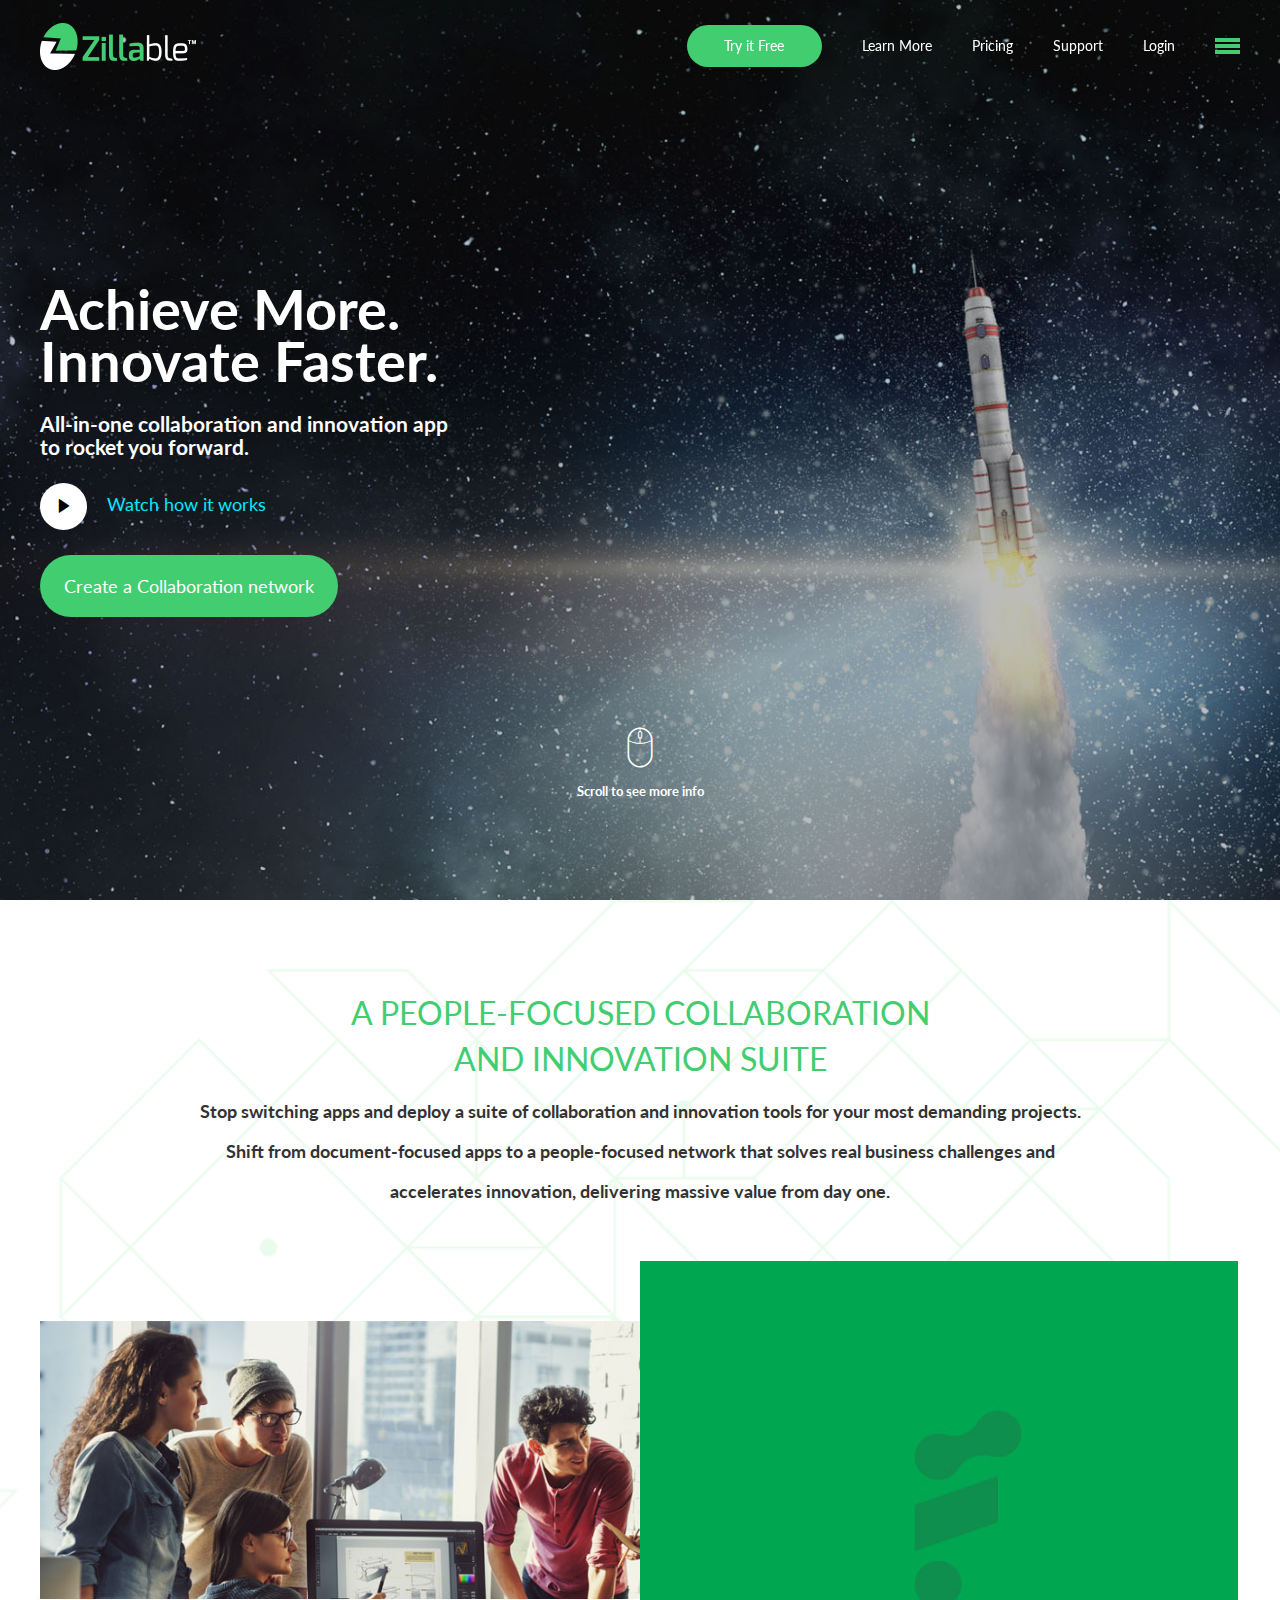
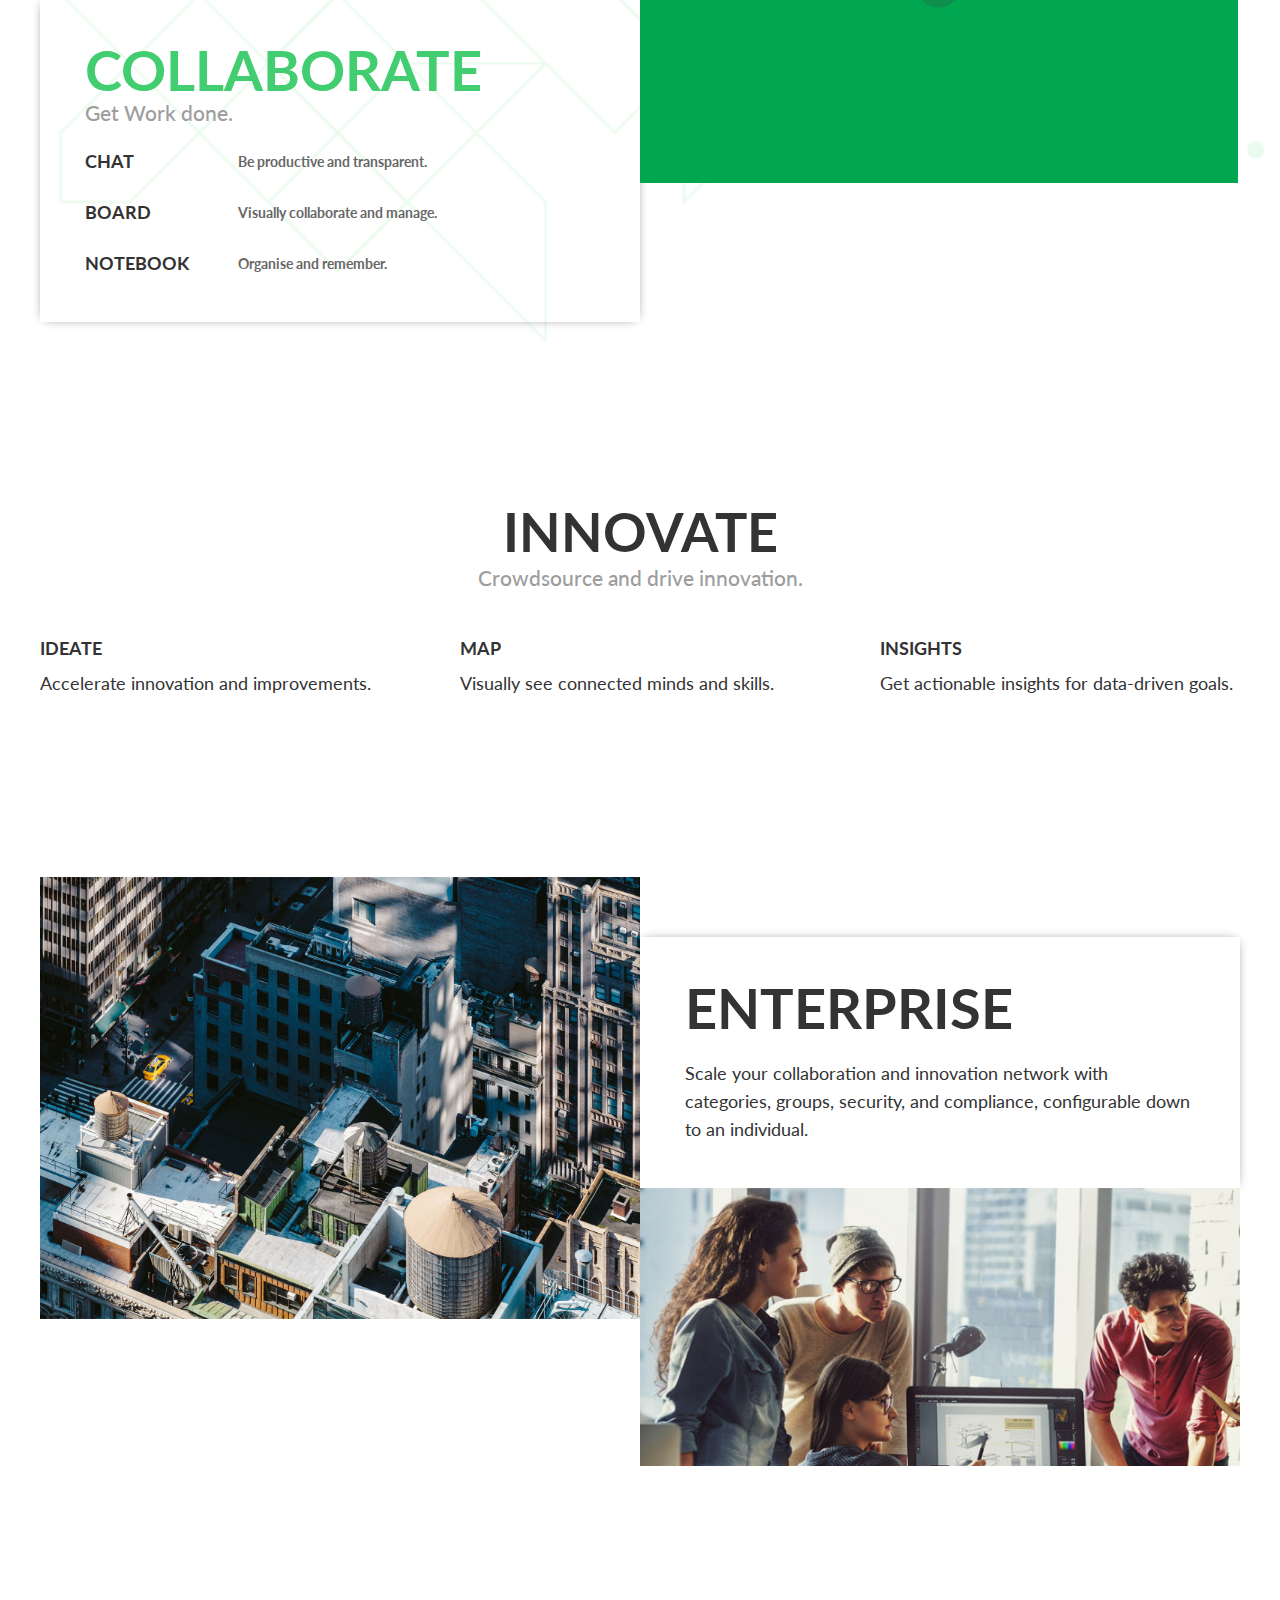
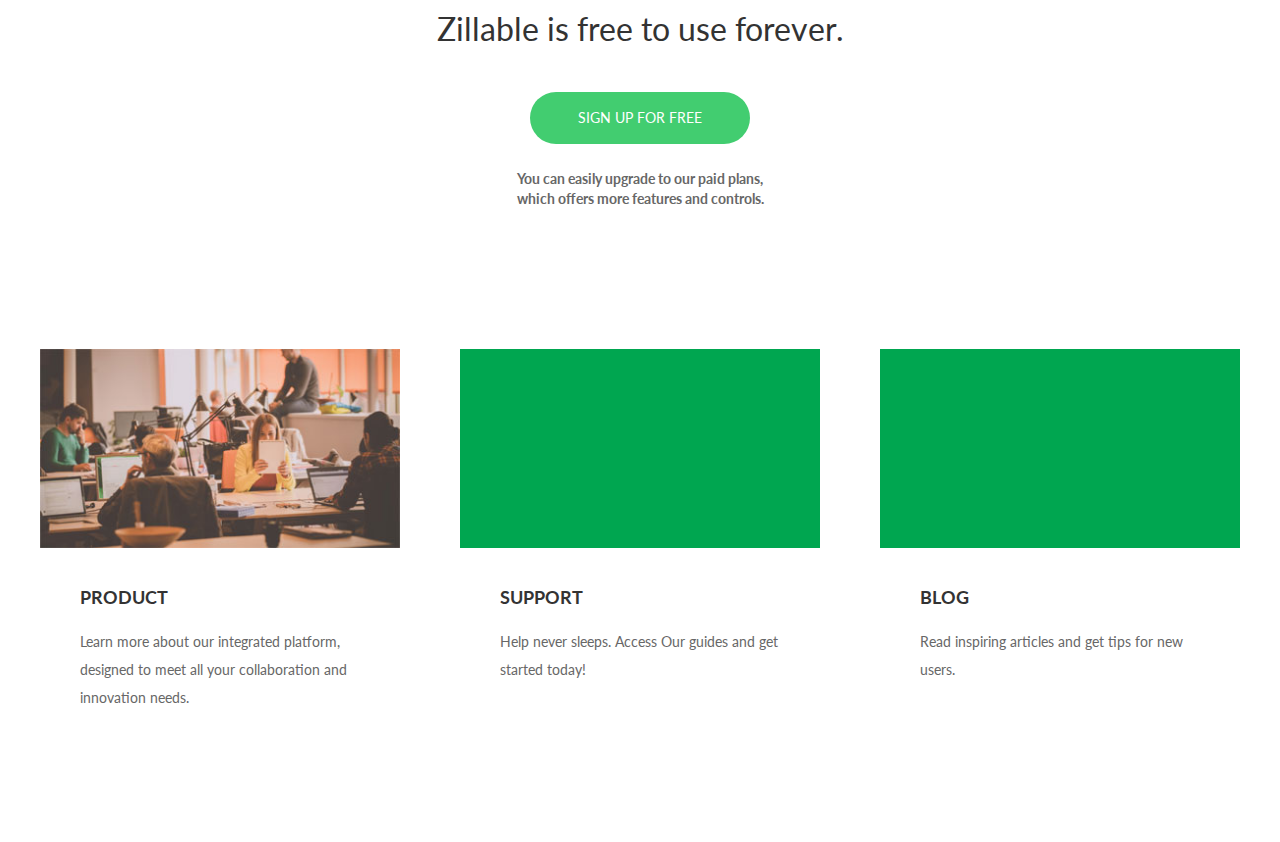
==== index.html @ 226a8e1d "Live Update" ====
<!DOCTYPE html>
<html lang="en">
  <head>
    <meta charset="utf-8">
    <meta http-equiv="X-UA-Compatible" content="IE=edge">
    <meta name="viewport" content="width=device-width, initial-scale=1, user-scalable=no">
    <!-- The above 3 meta tags *must* come first in the head; any other head content must come *after* these tags -->
    <title>Zillable :: Home Template</title>

    <link href="https://fonts.googleapis.com/css?family=Lato:300,300i,400,400i,700,700i,900,900i" rel="stylesheet">

    <!-- Main stylesheet -->
    <link href="assets/css/main.css" rel="stylesheet">

    <!-- HTML5 shim and Respond.js for IE8 support of HTML5 elements and media queries -->
    <!-- WARNING: Respond.js doesn't work if you view the page via file:// -->
    <!--[if lt IE 9]>
      <script src="https://oss.maxcdn.com/html5shiv/3.7.3/html5shiv.min.js"></script>
      <script src="https://oss.maxcdn.com/respond/1.4.2/respond.min.js"></script>
    <![endif]-->
  </head>
  <body class="template template--index">

    <!-- Zillable Structure -->

    <div class="site-wrapper">

    <header id="masthead" class="header header--primary header--is-sticky" role="banner">
      <div class="header__row">
        <div class="icontainer icontainer--main">

          <div class="row clearfix flex flex--vcenter">
            <div class="col-sm-2 col-xs-2 flex__col">
              <h1 class="logo logo--primary">
                <a href=""><img alt="" class="img img--responsive" src="images/logo.png" /></a>
              </h1>
            </div>
            <div class="col-sm-10 col-xs-10 flex__col text-right">
              <nav class="navbar navbar--primary" role="navigation">
                <div class="navbar__header visible-xs">
                </div>
                <div class="menu-wrapper">
                  <ul class="menu menu--primary flex flex--vcenter flex--hend" role="menu">
                    <li class="menu__item menu__item-btn"><a href="" class="btn btn--md btn--green">Try it Free</a></li>
                    <li class="menu__item"><a href="" class="menu__link">Learn More</a></li>
                    <li class="menu__item"><a href="" class="menu__link">Pricing</a></li>
                    <li class="menu__item"><a href="" class="menu__link">Support</a></li>
                    <li class="menu__item"><a href="" class="menu__link">Login</a></li>
                    <li class="menu__item has-submenu">
                      <a href="" class="menu__link">
                        <span class="menu__bar"></span>
                        <span class="menu__bar"></span>
                        <span class="menu__bar"></span>
                      </a>
                      <div class="menu__dropdown">
                        <ul class="submenu">
                          <li><a href="">Login </a></li>
                          <li><a href="">Create a New Network </a></li>
                          <li><a href="">Join Public Network </a></li>
                          <li><a href="">Find my Network</a></li>
                          <li><a href="">Invite a Friend</a></li>
                        </ul>
                        <ul class="submenu">
                          <li><a href="">Product </a></li>
                          <li><a href="">Pricing </a></li>
                          <li><a href="">Support </a></li>
                          <li><a href="">Blog</a></li>
                        </ul>
                        <ul class="submenu">
                          <li><a href="">For Business</a></li>
                          <li><a href="">For Nonprofit </a></li>
                          <li><a href="">For Education</a></li>
                        </ul>
                      </div>
                    </li>
                  </ul>
                </div>
              </nav>
            </div>
          </div>

        </div>
      </div>
    </header>

    <main id="main" class="main" role="main">

      <section class="banner banner--flex banner--hero banner--vh" data-bkg="true" style="background-image: url(images/banner-01.jpg);">
        <div class="banner__row">
          <div class="icontainer icontainer--main">

            <div class="banner__caption">
              <span class="banner__title title--lg"><strong>Achieve More. Innovate Faster.</strong></span>
              <h5><strong>All-in-one collaboration and innovation app to rocket you forward.</strong></h5>
              <a href="" class="video-play js-lightbox gap-btm25"><i class="icon icon-play icon--md icon--white"></i><span>Watch how it works</span></a>
              <a href="" class="btn btn--lg btn--green gap-top25">Create a Collaboration network</a>
            </div>

          </div>
          <div class="scroll-to-section comp--abs">
            <a href="" class="js-scroller"><i class="icon icon-mouse animated infinite slideOutUp"></i></a>
            <span>Scroll to see more info</span>
          </div>
        </div>
      </section>

      <section class="block block--collaborate block-gap--lg" data-bkg="true" style="background-image: url(images/pattern-01.png);">
        <div class="banner__row">
          <div class="icontainer icontainer--main">

            <header class="block__header text-center text-container-900">
              <span class="block__title color--green title--md title--uc">A People-Focused Collaboration <br/> and Innovation Suite</span>
              <p><strong>Stop switching apps and deploy a suite of collaboration and innovation tools for your most demanding projects. Shift from document-focused apps to a people-focused network that solves real business challenges and accelerates innovation, delivering massive value from day one.</strong></p>
            </header>

            <div class="block__body gap-top50">

              <div class="clearfix no-gutter flex flex--stretch">
                <div class="col-sm-6 col-xs-12 flex__col js-moving-col" data-order="1">
                  <figure class="block__picture block__picture--responsive">
                    <img alt="" src="images/featured-img01.jpg" />
                  </figure>
                  <div class="block__content">
                    <span class="title--lg color--green title--uc"><strong>Collaborate</strong></span>
                    <h5 class="color--gray9d">Get Work done.</h5>
                    <ul class="feature-list gap-top20">
                      <li>
                        <span class="feature-list__title">Chat</span>
                        <span class="feature-list__value">Be productive and transparent.</span>
                      </li>
                      <li>
                        <span class="feature-list__title">Board</span>
                        <span class="feature-list__value">Visually collaborate and manage.</span>
                      </li>
                      <li>
                        <span class="feature-list__title">Notebook</span>
                        <span class="feature-list__value">Organise and remember.</span>
                      </li>
                    </ul>
                  </div>
                </div>
                <div class="col-sm-6 col-xs-12 flex__col js-moving-col" data-order="2">
                  <figure class="block__picture block__picture--responsive">
                    <img alt="" src="images/featured-img02.jpg" />
                  </figure>
                </div>
              </div>

            </div>

          </div>
        </div>
      </section>

      <section class="block block--innovate block-gap--lg">
        <div class="banner__row">
          <div class="icontainer icontainer--main">

            <header class="block__header text-center text-container-900">
              <h3 class="block__title title--uc"><strong>Innovate</strong></h3>
              <h5 class="color--gray9d">Crowdsource and drive innovation.</h5>
            </header>

            <div class="block__body gap-top50">

              <div class="clearfix gutter-60 flex flex--vstart">
                <div class="col-sm-4 col-xs-12 flex__col">
                  <div class="block__body">
                    <h4><strong>Ideate</strong></h4>
                    <p>Accelerate innovation and improvements.</p>
                  </div>
                </div>
                <div class="col-sm-4 col-xs-12 flex__col">
                  <div class="block__body">
                    <h4><strong>Map</strong></h4>
                    <p>Visually see connected minds and skills.</p>
                  </div>
                </div>
                <div class="col-sm-4 col-xs-12 flex__col">
                  <div class="block__body">
                    <h4><strong>Insights</strong></h4>
                    <p>Get actionable insights for data-driven goals.</p>
                  </div>
                </div>
              </div>

            </div>

          </div>
        </div>
      </section>

      <section class="block block--enterprise block-gap--lg">
        <div class="banner__row">
          <div class="icontainer icontainer--main">

            <div class="block__body">

              <div class="clearfix no-gutter flex flex--stretch">
                <div class="col-sm-6 col-xs-12 flex__col js-moving-col" data-order="2">
                  <figure class="block__picture block__picture--responsive">
                    <img alt="" src="images/featured-img03.jpg" />
                  </figure>
                </div>

                <div class="col-sm-6 col-xs-12 flex__col js-moving-col" data-order="1">
                  <div class="block__content">
                    <span class="title--lg title--uc"><strong>Enterprise</strong></span>
                    <p>Scale your collaboration and innovation network with categories, groups, security, and compliance, configurable down to an individual.</p>
                  </div>
                  <figure class="block__picture block__picture--responsive">
                    <img alt="" src="images/featured-img01.jpg" />
                  </figure>
                </div>                
              </div>

            </div>

          </div>
        </div>
      </section>

      <section class="block block--signup block-gap--md">
        <div class="banner__row">
          <div class="icontainer icontainer--main">

            <header class="block__header text-center text-container-480">
              <span class="block__title title--md">Zillable is free to use forever.</span>
              <a href="" class="btn btn--signup btn--green gap-top40 gap-btm25">Sign up for free</a>
              <p><strong>You can easily upgrade to our paid plans, <br/>which offers more features and controls.</strong></p>
            </header>

          </div>
        </div>
      </section>

      <section class="block block--feature block-gap--lg">
        <div class="banner__row">
          <div class="icontainer icontainer--main">

            <div class="clearfix gutter-60 flex flex--vstart">
                <div class="col-sm-4 col-xs-12 flex__col">
                  <figure>
                    <img alt="" src="images/feature-img01.jpg" />
                  </figure>
                  <div class="block__body">
                    <h4><strong>Product</strong></h4>
                    <p>Learn more about our integrated platform, designed to meet all your collaboration and innovation needs.</p>
                  </div>
                </div>
                <div class="col-sm-4 col-xs-12 flex__col">
                  <figure>
                    <img alt="" src="images/feature-img02.jpg" />
                  </figure>
                  <div class="block__body">
                    <h4><strong>Support</strong></h4>
                    <p>Help never sleeps. Access Our guides and get started today!</p>
                  </div>
                </div>
                <div class="col-sm-4 col-xs-12 flex__col">
                  <figure>
                    <img alt="" src="images/feature-img02.jpg" />
                  </figure>
                  <div class="block__body">
                    <h4><strong>Blog</strong></h4>
                    <p>Read inspiring articles and get tips for new users.</p>
                  </div>
                </div>
              </div>

          </div>
        </div>
      </section>

    </main>

    </div><!-- /.#Zillable Structure -->

    <!-- jQuery (necessary for Bootstrap's JavaScript plugins) -->
    <script src="assets/js/jquery-3.1.1.min.js"></script>
    <!-- Include all compiled plugins (below), or include individual files as needed -->
    <script src="assets/js/bootstrap.min.js"></script>
    <script src="assets/js/imagesloaded.pkgd.min.js"></script>
    <script src="assets/js/smoothscroll.min.js"></script>
  </body>
</html>
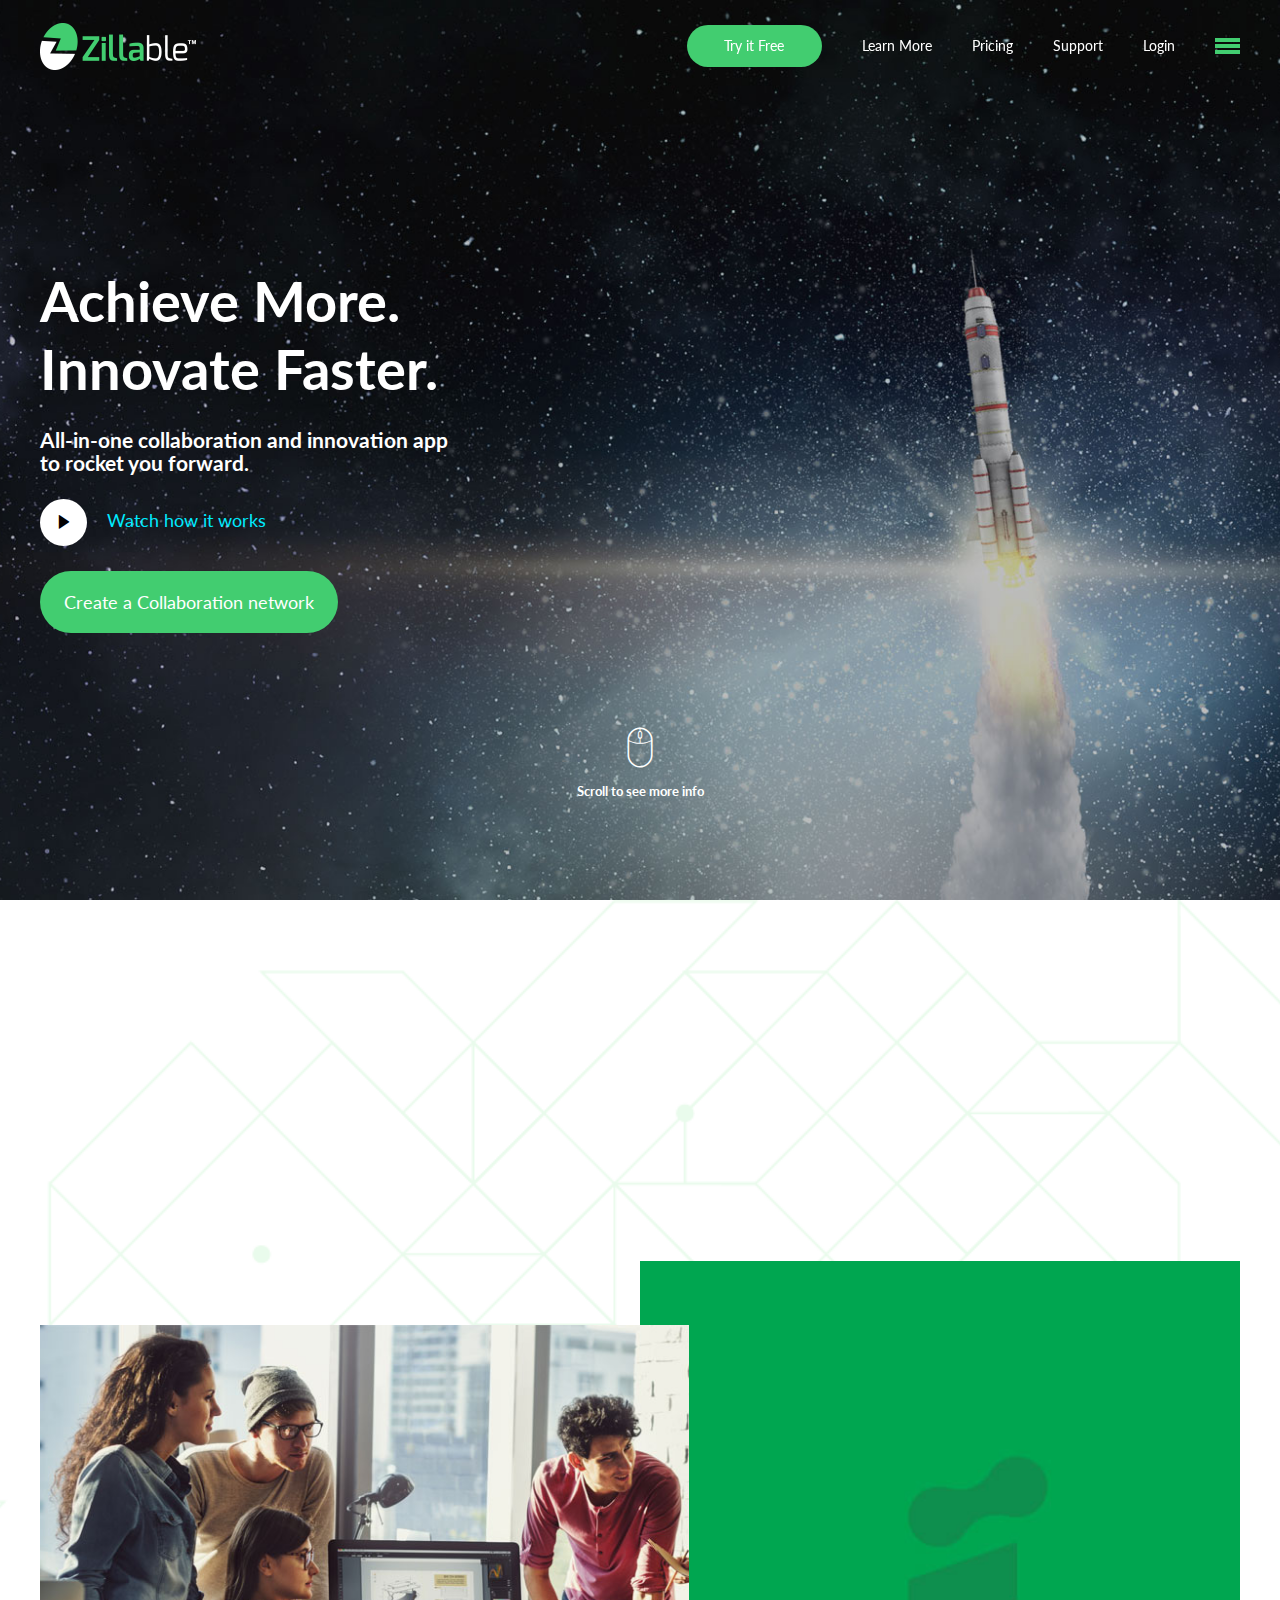
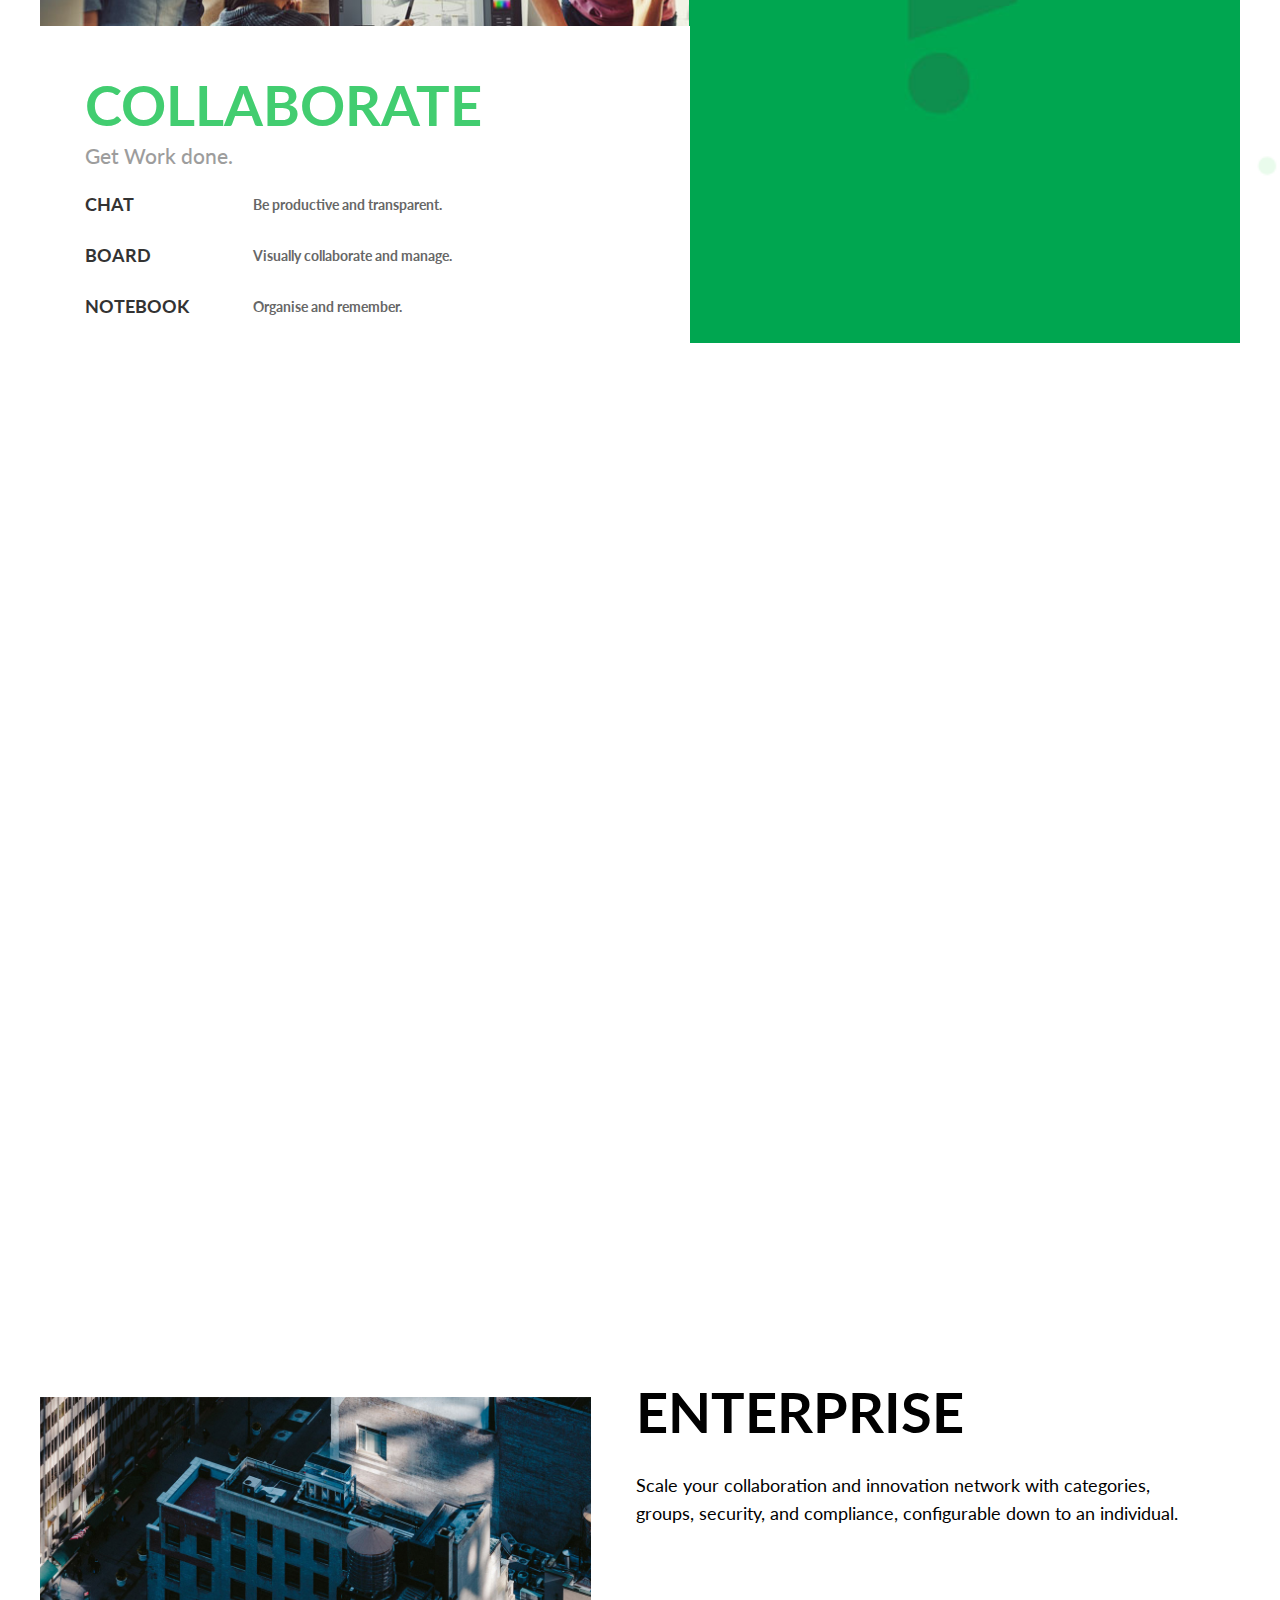
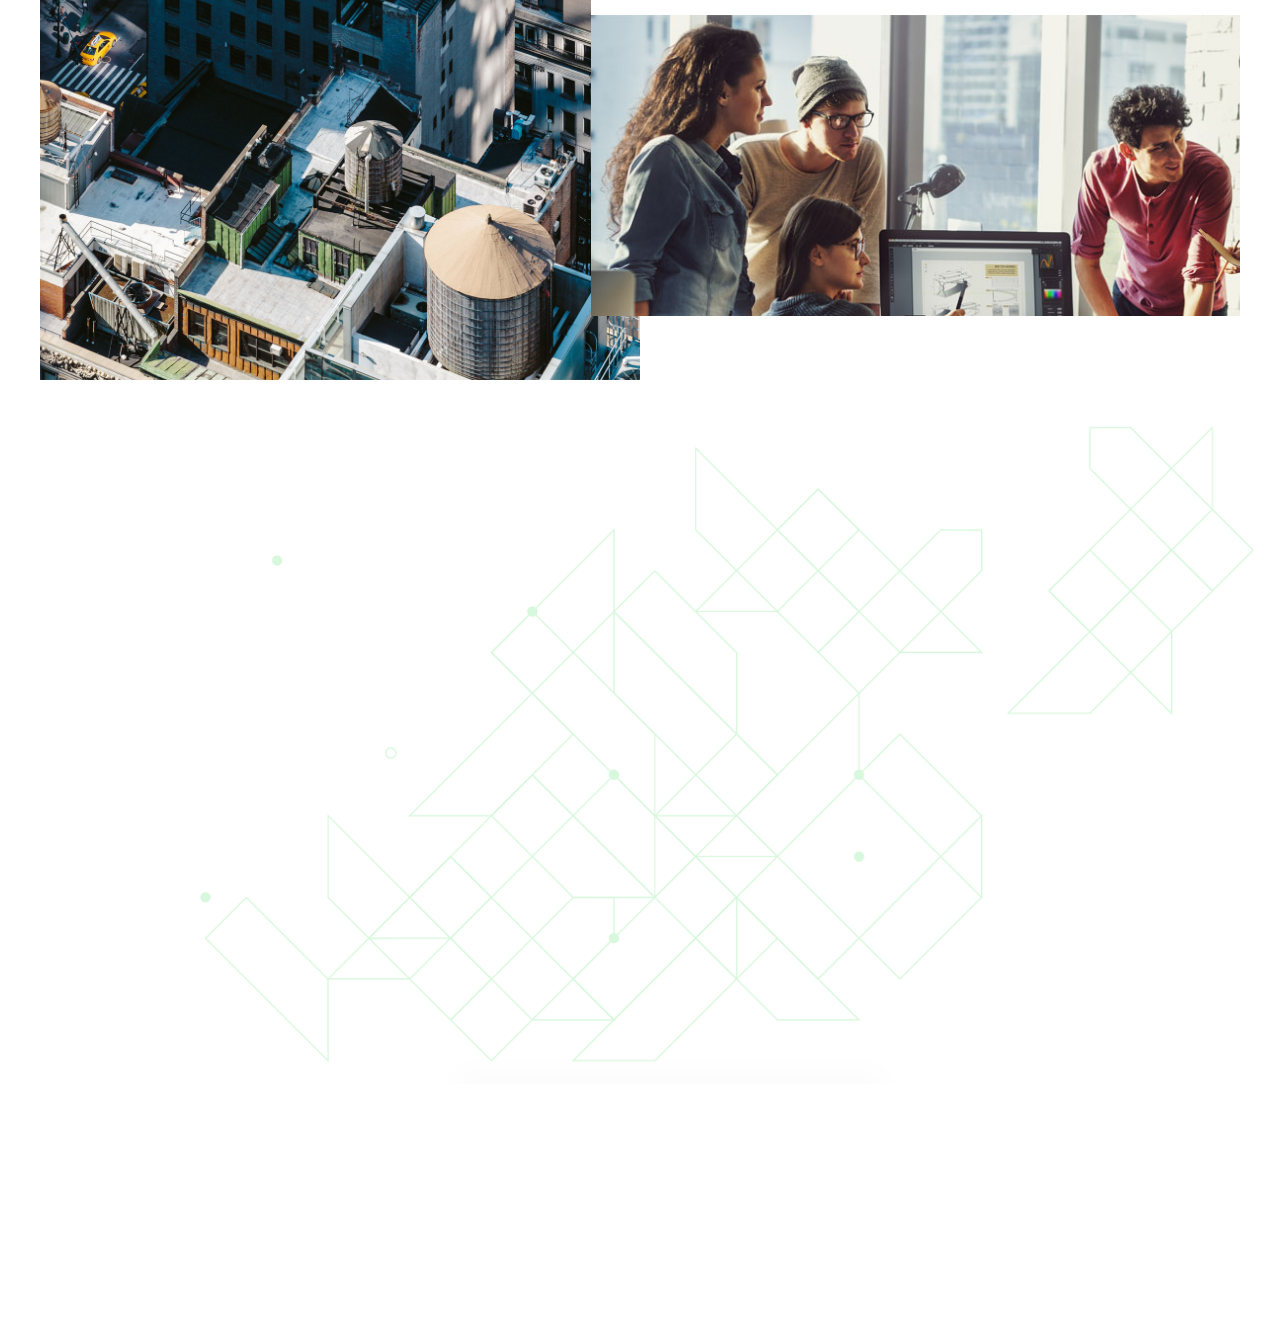
==== commit 0e878a4c: "Homepage Feb 14" ====
--- a/index.html
+++ b/index.html
@@ -25,7 +25,7 @@
 
     <div class="site-wrapper">
 
-    <header id="masthead" class="header header--primary header--is-sticky" role="banner">
+    <header id="masthead" class="header header--primary header--is-sticky animated fadeInDown" data-sticky="true" data-wow-duration="0.25s" data-wow-delay="0.5s" role="banner">
       <div class="header__row">
         <div class="icontainer icontainer--main">
 
@@ -90,59 +90,62 @@
           <div class="icontainer icontainer--main">
 
             <div class="banner__caption">
-              <span class="banner__title title--lg"><strong>Achieve More. Innovate Faster.</strong></span>
-              <h5><strong>All-in-one collaboration and innovation app to rocket you forward.</strong></h5>
-              <a href="" class="video-play js-lightbox gap-btm25"><i class="icon icon-play icon--md icon--white"></i><span>Watch how it works</span></a>
-              <a href="" class="btn btn--lg btn--green gap-top25">Create a Collaboration network</a>
+              <span class="banner__title title--lg wow slideInLeft"><strong>Achieve More. Innovate Faster.</strong></span>
+              <h5 class="wow slideInRight"><strong>All-in-one collaboration and innovation app to rocket you forward.</strong></h5>
+              <div class="lightbox__holder wow slideInDown">
+                <a href="https://www.youtube.com/watch?v=hT_8CiLw85w" class="video-play color--blue lightbox-play gap-btm25"><i class="icon icon-play icon--md icon--white"></i><span>Watch how it works</span></a>
+              </div>
+              <a href="" class="btn btn--lg btn--green gap-top25 wow slideInUp">Create a Collaboration network</a>
             </div>
 
           </div>
           <div class="scroll-to-section comp--abs">
-            <a href="" class="js-scroller"><i class="icon icon-mouse animated infinite slideOutUp"></i></a>
+            <a href="" class="js-scroller" data-scroll-target="block--collaborate"><i class="icon icon-mouse animated infinite slideOutUp"></i></a>
             <span>Scroll to see more info</span>
           </div>
         </div>
       </section>
 
-      <section class="block block--collaborate block-gap--lg" data-bkg="true" style="background-image: url(images/pattern-01.png);">
+      <section class="block block--collaborate block-gap--lg wow fadeIn" data-bkg="true" style="background-image: url(images/pattern-01.png);" data-wow-duration="1s" data-wow-delay="0.25s">
         <div class="banner__row">
           <div class="icontainer icontainer--main">
 
-            <header class="block__header text-center text-container-900">
+            <header class="block__header text-center text-container-900 wow fadeIn" data-wow-duration="1s" data-wow-delay="0.5s">
               <span class="block__title color--green title--md title--uc">A People-Focused Collaboration <br/> and Innovation Suite</span>
               <p><strong>Stop switching apps and deploy a suite of collaboration and innovation tools for your most demanding projects. Shift from document-focused apps to a people-focused network that solves real business challenges and accelerates innovation, delivering massive value from day one.</strong></p>
             </header>
 
             <div class="block__body gap-top50">
 
-              <div class="clearfix no-gutter flex flex--stretch">
-                <div class="col-sm-6 col-xs-12 flex__col js-moving-col" data-order="1">
-                  <figure class="block__picture block__picture--responsive">
-                    <img alt="" src="images/featured-img01.jpg" />
-                  </figure>
-                  <div class="block__content">
-                    <span class="title--lg color--green title--uc"><strong>Collaborate</strong></span>
-                    <h5 class="color--gray9d">Get Work done.</h5>
-                    <ul class="feature-list gap-top20">
-                      <li>
-                        <span class="feature-list__title">Chat</span>
-                        <span class="feature-list__value">Be productive and transparent.</span>
-                      </li>
-                      <li>
-                        <span class="feature-list__title">Board</span>
-                        <span class="feature-list__value">Visually collaborate and manage.</span>
-                      </li>
-                      <li>
-                        <span class="feature-list__title">Notebook</span>
-                        <span class="feature-list__value">Organise and remember.</span>
-                      </li>
-                    </ul>
-                  </div>
-                </div>
-                <div class="col-sm-6 col-xs-12 flex__col js-moving-col" data-order="2">
-                  <figure class="block__picture block__picture--responsive">
-                    <img alt="" src="images/featured-img02.jpg" />
-                  </figure>
+              <div class="clearfix no-gutter flex flex--stretch row-overlapped">
+                <div class="col-sm-12 col-xs-12 flex__col col-overlapped col-overlapped--content js-moving-col" data-order="1">
+                  <a href="" class="overlapped__card">
+                    <figure class="block__picture block__picture--responsive">
+                      <img alt="" src="images/featured-img01.jpg" />
+                    </figure>
+                    <div class="block__content">
+                      <span class="title--lg color--green title--uc"><strong>Collaborate</strong></span>
+                      <h5 class="color--gray9d">Get Work done.</h5>
+                      <ul class="feature-list gap-top20">
+                        <li>
+                          <span class="feature-list__title">Chat</span>
+                          <span class="feature-list__value">Be productive and transparent.</span>
+                        </li>
+                        <li>
+                          <span class="feature-list__title">Board</span>
+                          <span class="feature-list__value">Visually collaborate and manage.</span>
+                        </li>
+                        <li>
+                          <span class="feature-list__title">Notebook</span>
+                          <span class="feature-list__value">Organise and remember.</span>
+                        </li>
+                      </ul>
+                      <i class="icon icon-arrow-pointer"></i>
+                    </div>
+                  </a>
+                </div>
+                <div class="col-sm-12 col-xs-12 flex__col col-overlapped col-overlapped--bkg js-moving-col" data-order="2">
+                  <figure class="overlapped__card" data-bkg="true" style="background-image: url(images/featured-img02.jpg);"></figure>
                 </div>
               </div>
 
@@ -156,60 +159,77 @@
         <div class="banner__row">
           <div class="icontainer icontainer--main">
 
-            <header class="block__header text-center text-container-900">
+            <header class="block__header text-center text-container-900 wow fadeIn" data-wow-duration="1s" data-wow-delay="0.5s">
               <h3 class="block__title title--uc"><strong>Innovate</strong></h3>
               <h5 class="color--gray9d">Crowdsource and drive innovation.</h5>
             </header>
 
-            <div class="block__body gap-top50">
-
-              <div class="clearfix gutter-60 flex flex--vstart">
-                <div class="col-sm-4 col-xs-12 flex__col">
-                  <div class="block__body">
-                    <h4><strong>Ideate</strong></h4>
-                    <p>Accelerate innovation and improvements.</p>
-                  </div>
-                </div>
-                <div class="col-sm-4 col-xs-12 flex__col">
-                  <div class="block__body">
-                    <h4><strong>Map</strong></h4>
-                    <p>Visually see connected minds and skills.</p>
-                  </div>
-                </div>
-                <div class="col-sm-4 col-xs-12 flex__col">
-                  <div class="block__body">
-                    <h4><strong>Insights</strong></h4>
-                    <p>Get actionable insights for data-driven goals.</p>
-                  </div>
-                </div>
-              </div>
-
-            </div>
-
-          </div>
-        </div>
-      </section>
-
-      <section class="block block--enterprise block-gap--lg">
+            <div class="block__body gap-top80">
+
+              <div class="clearfix gutter-60 flex flex--hcenter">
+                <div class="col-sm-4 col-xs-12 col--innovate flex__col flex__col--eqht wow slideInUp" data-wow-duration="1s" data-wow-delay="0.15s">
+                  <div class="block__body bkg--green-dark">
+                    <a href="">
+                      <i class="icon icon--lg icon--picto icon-idea"></i>
+                      <h4><strong>Ideate</strong></h4>
+                      <p>Accelerate innovation and <br/> improvements.</p>
+                      <span class="article__moreLink">Learn More</span>
+                      <i class="icon icon-arrow-pointer"></i>
+                    </a>
+                  </div>
+                </div>
+                <div class="col-sm-4 col-xs-12 col--innovate flex__col flex__col--eqht wow slideInUp" data-wow-duration="1s" data-wow-delay="0.35s">
+                  <div class="block__body bkg--green-dark">
+                    <a href="">
+                      <i class="icon icon--lg icon--picto icon-idea"></i>
+                      <h4><strong>Ideate</strong></h4>
+                      <p>Accelerate innovation and <br/> improvements.</p>
+                      <span class="article__moreLink">Learn More</span>
+                      <i class="icon icon-arrow-pointer"></i>
+                    </a>
+                  </div>
+                </div>
+                <div class="col-sm-4 col-xs-12 col--innovate flex__col flex__col--eqht wow slideInUp" data-wow-duration="1s" data-wow-delay="0.55s">
+                  <div class="block__body bkg--green-dark">
+                    <a href="">
+                      <i class="icon icon--lg icon--picto icon-idea"></i>
+                      <h4><strong>Ideate</strong></h4>
+                      <p>Accelerate innovation and <br/> improvements.</p>
+                      <span class="article__moreLink">Learn More</span>
+                      <i class="icon icon-arrow-pointer"></i>
+                    </a>
+                  </div>
+                </div>
+              </div>
+
+            </div>
+
+          </div>
+        </div>
+      </section>
+
+      <section class="block block--is-inverse block--enterprise block-gap--lg">
         <div class="banner__row">
           <div class="icontainer icontainer--main">
 
             <div class="block__body">
 
-              <div class="clearfix no-gutter flex flex--stretch">
-                <div class="col-sm-6 col-xs-12 flex__col js-moving-col" data-order="2">
-                  <figure class="block__picture block__picture--responsive">
-                    <img alt="" src="images/featured-img03.jpg" />
-                  </figure>
-                </div>
-
-                <div class="col-sm-6 col-xs-12 flex__col js-moving-col" data-order="1">
-                  <div class="block__content">
-                    <span class="title--lg title--uc"><strong>Enterprise</strong></span>
-                    <p>Scale your collaboration and innovation network with categories, groups, security, and compliance, configurable down to an individual.</p>
-                  </div>
-                  <figure class="block__picture block__picture--responsive">
-                    <img alt="" src="images/featured-img01.jpg" />
+              <div class="clearfix no-gutter flex flex--stretch row-overlapped">
+                <div class="col-sm-6 col-xs-12 col-overlapped col-overlapped--content js-moving-col" data-order="1">
+                  <a href="" class="overlapped__card">
+                    <div class="block__content">
+                      <span class="title--lg title--uc"><strong>Enterprise</strong></span>
+                      <p>Scale your collaboration and innovation network with categories, groups, security, and compliance, configurable down to an individual.</p>
+                      <i class="icon icon-arrow-pointer"></i>
+                    </div>
+                    <figure class="block__picture block__picture--responsive">
+                      <img alt="" src="images/featured-img01.jpg" />
+                    </figure>
+                  </a>
+                </div>
+
+                <div class="col-sm-6 col-xs-12 flex__col col-overlapped col-overlapped--bkg js-moving-col" data-order="2">
+                  <figure class="overlapped__card" data-bkg="true" style="background-image: url(images/featured-img03.jpg);">
                   </figure>
                 </div>                
               </div>
@@ -220,59 +240,139 @@
         </div>
       </section>
 
-      <section class="block block--signup block-gap--md">
-        <div class="banner__row">
-          <div class="icontainer icontainer--main">
-
-            <header class="block__header text-center text-container-480">
-              <span class="block__title title--md">Zillable is free to use forever.</span>
-              <a href="" class="btn btn--signup btn--green gap-top40 gap-btm25">Sign up for free</a>
-              <p><strong>You can easily upgrade to our paid plans, <br/>which offers more features and controls.</strong></p>
-            </header>
-
-          </div>
-        </div>
-      </section>
-
-      <section class="block block--feature block-gap--lg">
-        <div class="banner__row">
-          <div class="icontainer icontainer--main">
-
-            <div class="clearfix gutter-60 flex flex--vstart">
-                <div class="col-sm-4 col-xs-12 flex__col">
-                  <figure>
-                    <img alt="" src="images/feature-img01.jpg" />
-                  </figure>
-                  <div class="block__body">
-                    <h4><strong>Product</strong></h4>
-                    <p>Learn more about our integrated platform, designed to meet all your collaboration and innovation needs.</p>
-                  </div>
-                </div>
-                <div class="col-sm-4 col-xs-12 flex__col">
-                  <figure>
-                    <img alt="" src="images/feature-img02.jpg" />
-                  </figure>
-                  <div class="block__body">
-                    <h4><strong>Support</strong></h4>
-                    <p>Help never sleeps. Access Our guides and get started today!</p>
-                  </div>
-                </div>
-                <div class="col-sm-4 col-xs-12 flex__col">
-                  <figure>
-                    <img alt="" src="images/feature-img02.jpg" />
-                  </figure>
-                  <div class="block__body">
-                    <h4><strong>Blog</strong></h4>
-                    <p>Read inspiring articles and get tips for new users.</p>
-                  </div>
-                </div>
-              </div>
-
-          </div>
+      <section class="block block--pattern">
+        <div class="icontainer icontainer--main" data-bkg="true" style="background-image: url(images/pattern-02.png);">
+          <section class="block block--signup block-gap--md">
+            <div class="banner__row">
+              <header class="block__header text-center text-container-480 wow fadeIn" data-wow-duration="1s" data-wow-delay="0.5s">
+                <span class="block__title title--md">Zillable is free to use forever.</span>
+                <a href="" class="btn btn--signup btn--green gap-top40 gap-btm25">Sign up for free</a>
+                <p><strong>You can easily upgrade to our paid plans, <br/>which offers more features and controls.</strong></p>
+              </header>
+            </div>
+          </section>
+
+          <section class="block block--feature block-gap--lg">
+            <div class="banner__row">
+              <div class="clearfix gutter-60 flex flex--vstart">
+                  <div class="col-sm-4 col-xs-12 col--featured flex__col wow slideInUp" data-wow-duration="1s" data-wow-delay="0.15s">
+                    <a href="">
+                      <figure>
+                        <img alt="" src="images/feature-img01.jpg" />
+                      </figure>
+                    <div class="block__body">
+                      <h4><strong>Product</strong></h4>
+                      <p>Learn more about our integrated platform, designed to meet all your collaboration and innovation needs.</p>
+                      <i class="icon icon-arrow-pointer"></i>
+                    </div>
+                    </a>
+                  </div>
+                  <div class="col-sm-4 col-xs-12 col--featured flex__col wow slideInUp" data-wow-duration="1s" data-wow-delay="0.35s">
+                    <a href="">
+                      <figure>
+                        <img alt="" src="images/feature-img02.jpg" />
+                      </figure>
+                      <div class="block__body">
+                        <h4><strong>Support</strong></h4>
+                        <p>Help never sleeps. Access Our guides and get started today!</p>
+                        <i class="icon icon-arrow-pointer"></i>
+                      </div>
+                    </a>
+                  </div>
+                  <div class="col-sm-4 col-xs-12 col--featured flex__col wow slideInUp" data-wow-duration="1s" data-wow-delay="0.55s">
+                    <a href="">
+                      <figure>
+                        <img alt="" src="images/feature-img02.jpg" />
+                      </figure>
+                      <div class="block__body">
+                        <h4><strong>Blog</strong></h4>
+                        <p>Read inspiring articles and get tips for new users.</p>
+                        <i class="icon icon-arrow-pointer"></i>
+                      </div>
+                    </a>
+                  </div>
+              </div>
+            </div>
+          </section>
         </div>
       </section>
 
     </main>
+
+    <footer id="colphon" class="footer footer--primary footer--is-sticky" role="contentinfo">
+      <div class="footer__row">
+        <section class="block block--footer-coverImg">
+          <figure>
+            <img alt="Parallex Image" class="img img-responsive" src="images/parallax-img01.jpg" />
+          </figure>
+        </section>
+
+        <section class="block block-gap--lgx block--footer-list bkg--brown">
+          <div class="icontainer icontainer--main">
+
+            <div class="clearfix gutter-40 flex flex--stretch">
+              <div class="col-sm-5 col-xs-12 footer__col--sm">
+                <div class="text-container-335">
+                  <span class="title--lg"><strong>Together we build better</strong></span>
+                </div>
+              </div>
+
+              <div class="col-sm-7 col-xs-12 footer__col--lg">
+                <div class="clearfix gutter-30 flex flex--stretch">
+
+                  <div class="col-sm-3 col-xs-12 footer__col--widget">
+                    <h4>Zillable</h4>
+                    <ul>
+                      <li><a href="">Product</a></li>
+                      <li><a href="">Pricing</a></li>
+                      <li><a href="">Support</a></li>
+                      <li><a href="">Blog</a></li>
+                      <li><a href="">Log in</a></li>
+                      <li><a href="">Create a network</a></li>
+                      <li><a href="">Find a network</a></li>
+                    </ul>
+                  </div>
+
+                  <div class="col-sm-3 col-xs-12 footer__col--widget">
+                    <h4>Uses</h4>
+                    <ul>
+                      <li><a href="">For Business</a></li>
+                      <li><a href="">For Good</a></li>
+                      <li><a href="">For Education</a></li>
+                    </ul>
+                  </div>
+
+                  <div class="col-sm-3 col-xs-12 footer__col--widget">
+                    <h4>Links</h4>
+                    <ul>
+                      <li><a href="">Getting started</a></li>
+                      <li><a href="">Video Guides</a></li>
+                      <li><a href="">Mobile Apps</a></li>
+                      <li><a href="">Integrations</a></li>
+                      <li><a href="">Security Practices</a></li>
+                      <li><a href="">Invite a friend</a></li>
+                      <li><a href="">New to Zillable</a></li>
+                    </ul>
+                  </div>
+
+                  <div class="col-sm-3 col-xs-12 footer__col--widget">
+                    <h4>Legal</h4>
+                    <ul>
+                      <li><a href="">Terms of Services</a></li>
+                      <li><a href="">Privacy</a></li>
+                      <li><a href="">Copyright</a></li>
+                    </ul>
+                  </div>
+
+                </div>
+              </div>
+
+            </div>
+
+          </div>
+        </section>
+      </div>
+    </footer>
 
     </div><!-- /.#Zillable Structure -->
 
@@ -280,7 +380,16 @@
     <script src="assets/js/jquery-3.1.1.min.js"></script>
     <!-- Include all compiled plugins (below), or include individual files as needed -->
     <script src="assets/js/bootstrap.min.js"></script>
+    <script src="assets/js/jquery.easing.min.js"></script>
     <script src="assets/js/imagesloaded.pkgd.min.js"></script>
     <script src="assets/js/smoothscroll.min.js"></script>
+    <script src="assets/js/wow.min.js"></script>
+    <script src="assets/js/lightgallery.min.js"></script>
+    <script src="assets/js/lightgallery-helper.min.js"></script>
+    <script src="assets/js/common-script.js"></script>
+    <script src="assets/js/sticky-header.js"></script>
+    <script src="assets/js/scroll-to-section.js"></script>
+    <script src="assets/js/lightbox-jquery.js"></script>
+    <script src="assets/js/sticky-footer.js"></script>
   </body>
 </html>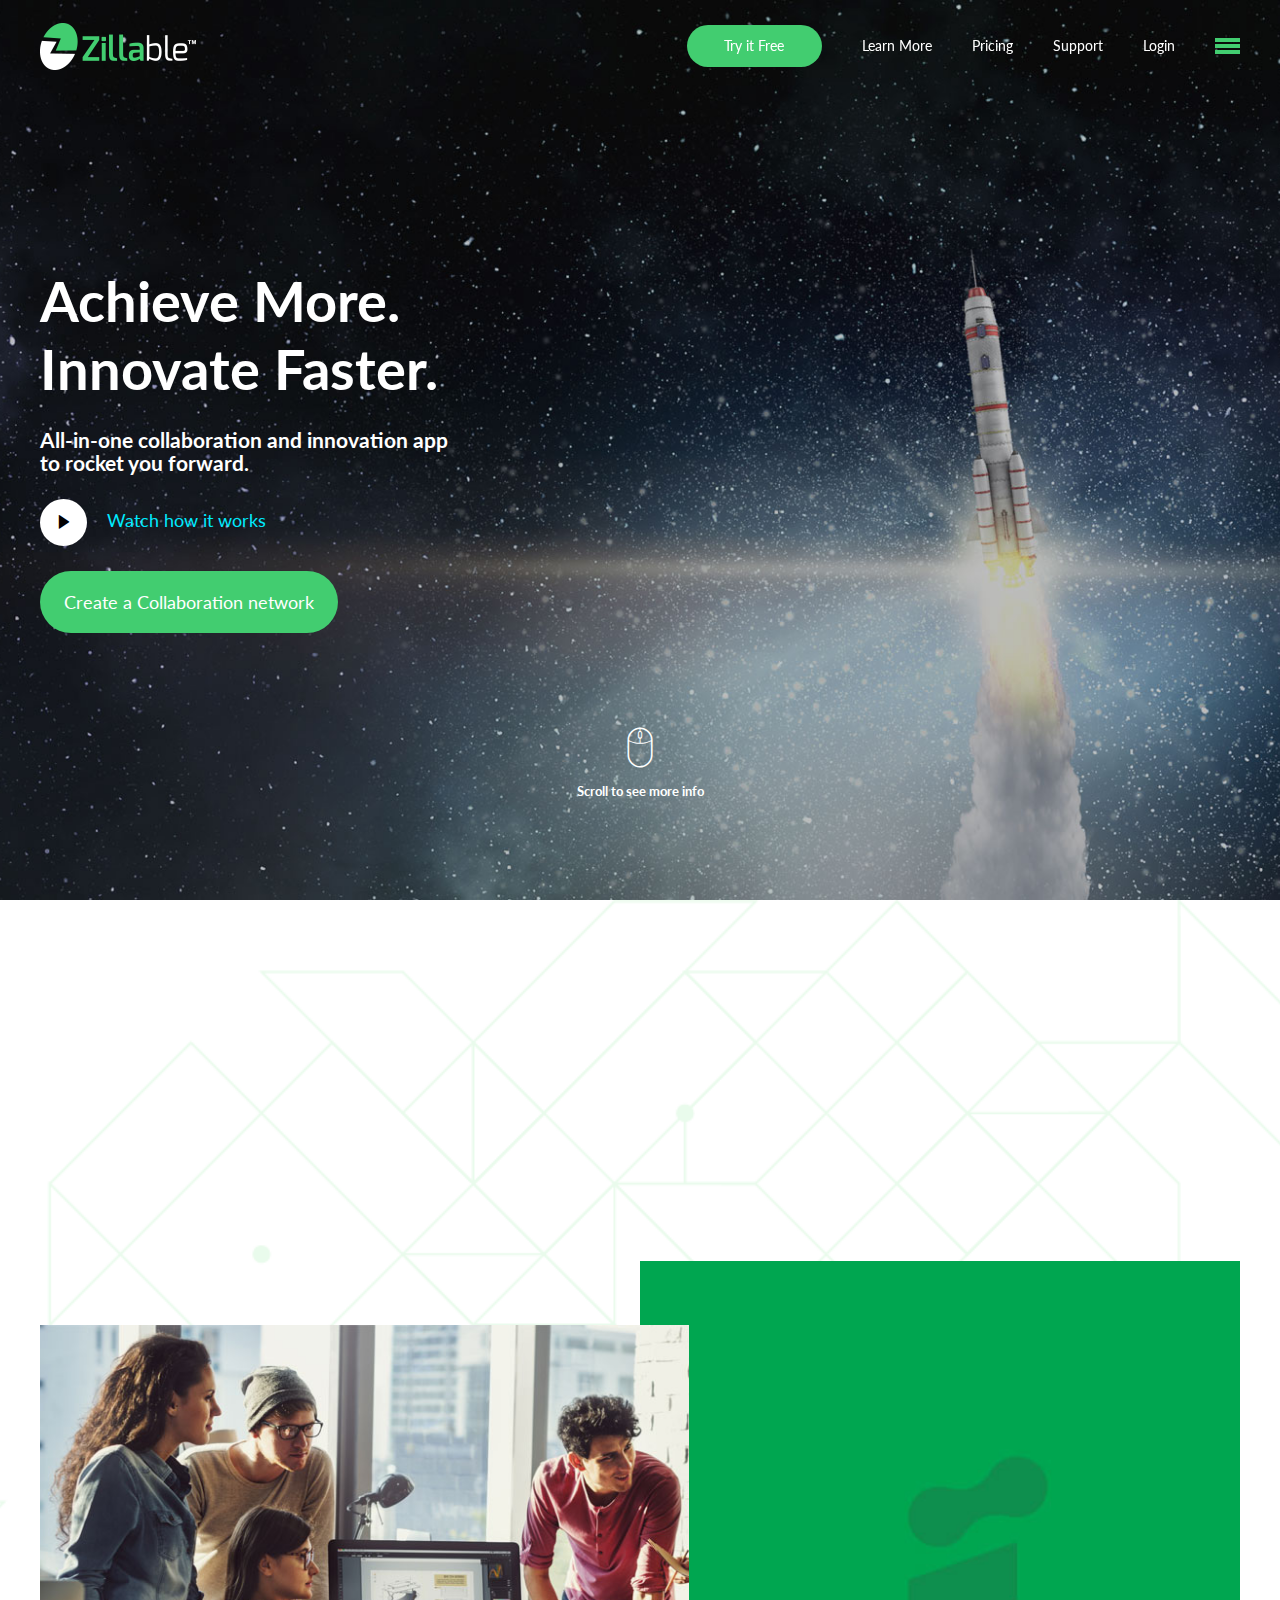
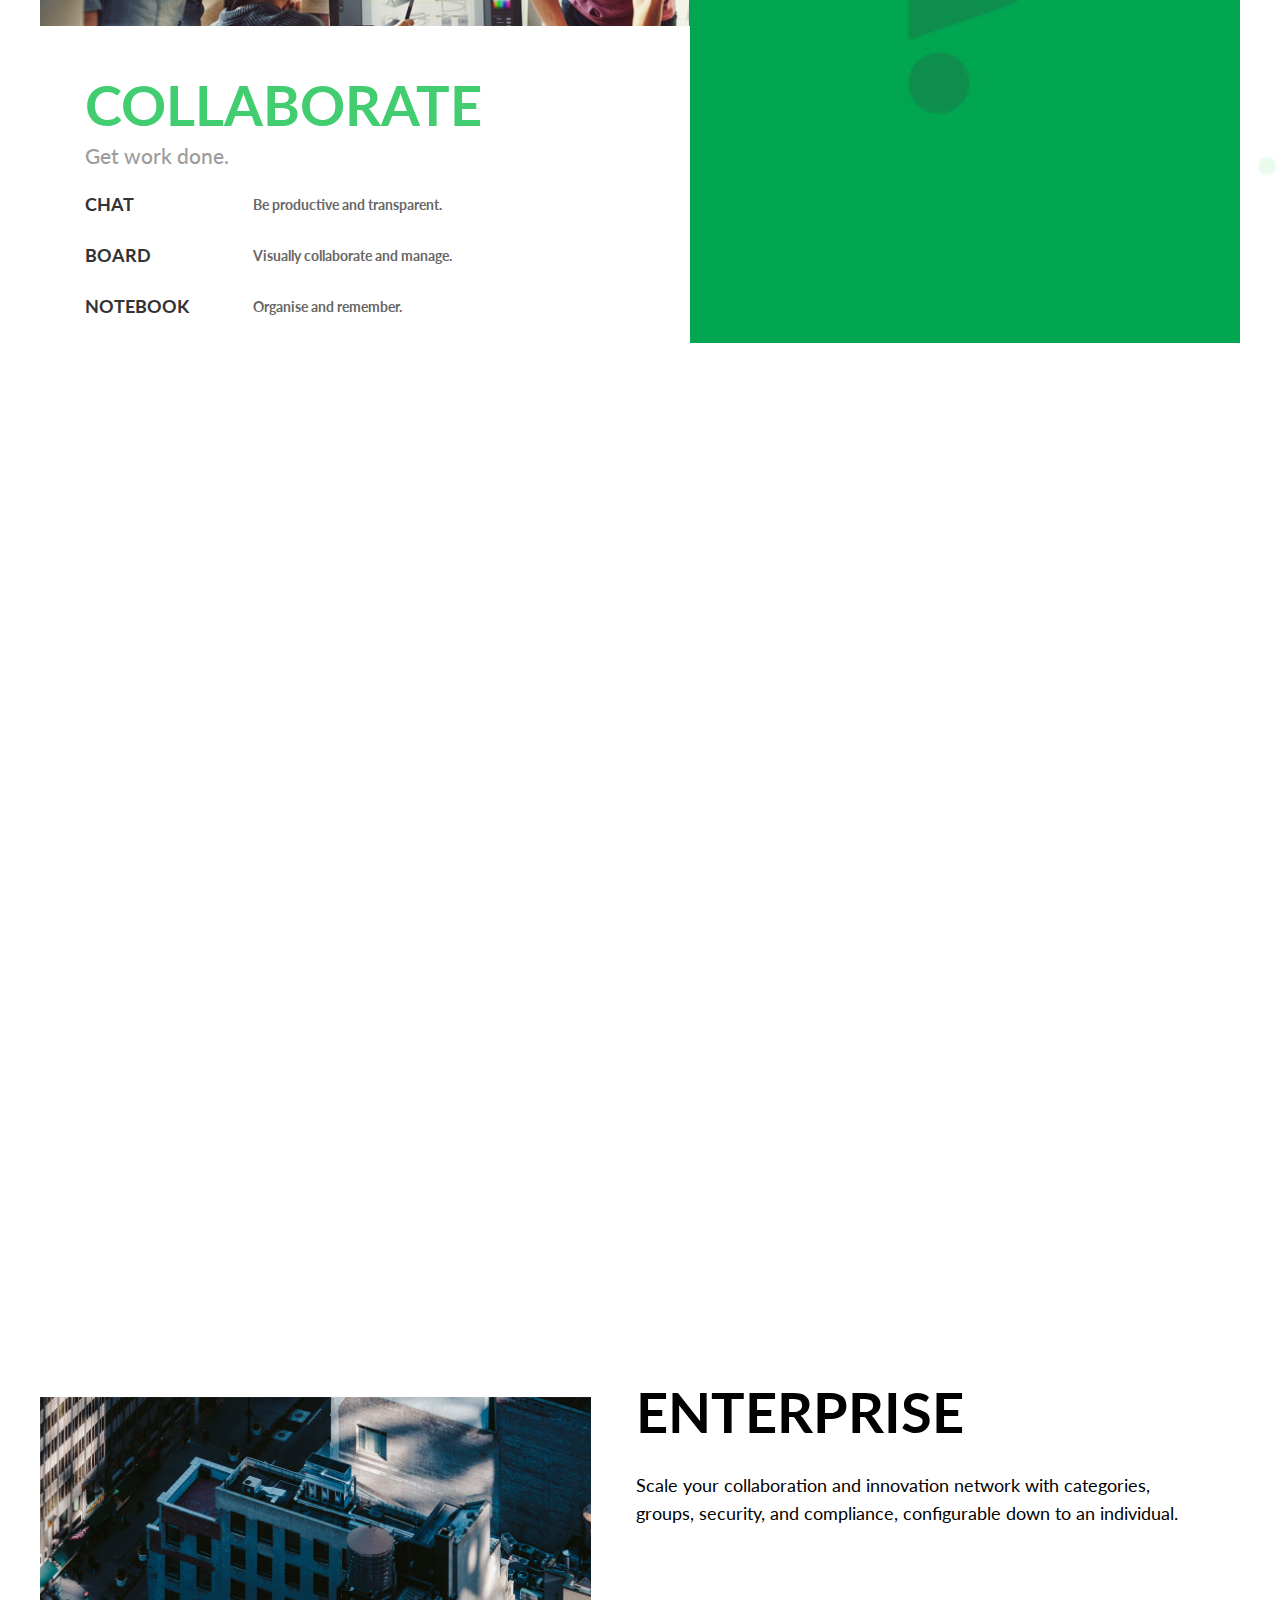
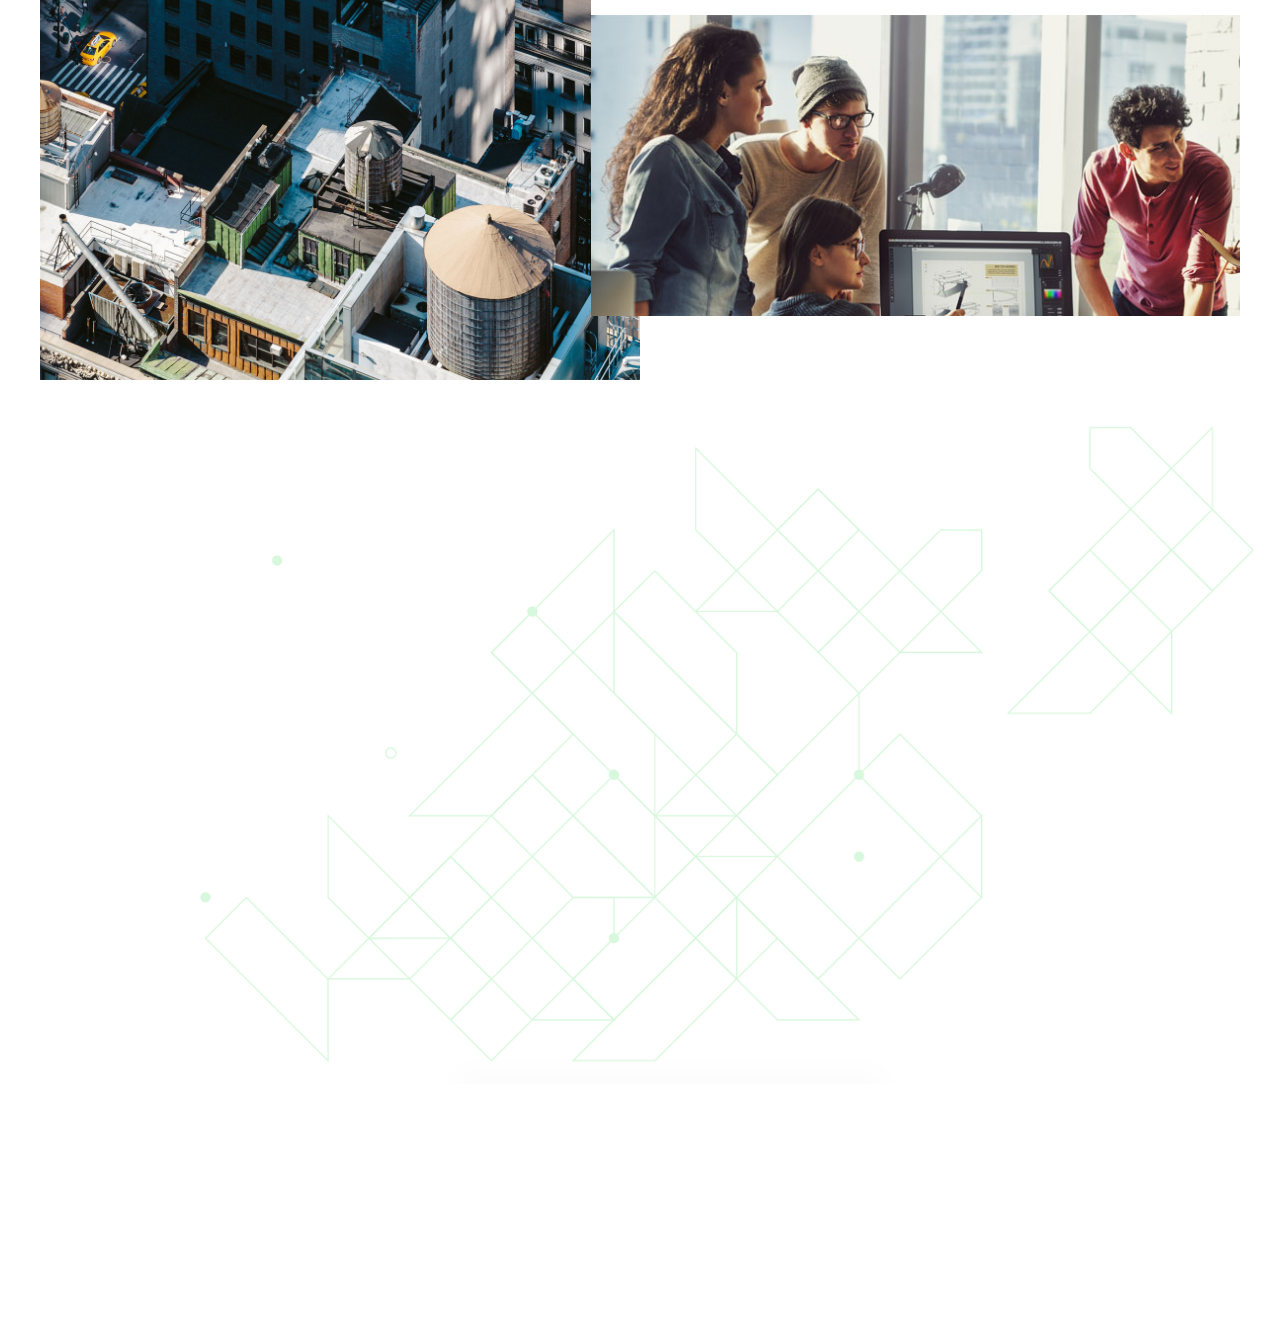
==== commit 539c8f9b: "Update on Innovation page content" ====
--- a/index.html
+++ b/index.html
@@ -125,7 +125,7 @@
                     </figure>
                     <div class="block__content">
                       <span class="title--lg color--green title--uc"><strong>Collaborate</strong></span>
-                      <h5 class="color--gray9d">Get Work done.</h5>
+                      <h5 class="color--gray9d">Get work done.</h5>
                       <ul class="feature-list gap-top20">
                         <li>
                           <span class="feature-list__title">Chat</span>
@@ -182,8 +182,8 @@
                   <div class="block__body bkg--green-dark">
                     <a href="">
                       <i class="icon icon--lg icon--picto icon-idea"></i>
-                      <h4><strong>Ideate</strong></h4>
-                      <p>Accelerate innovation and <br/> improvements.</p>
+                      <h4><strong>Map</strong></h4>
+                      <p>Visually see connected minds and skills.</p>
                       <span class="article__moreLink">Learn More</span>
                       <i class="icon icon-arrow-pointer"></i>
                     </a>
@@ -193,8 +193,8 @@
                   <div class="block__body bkg--green-dark">
                     <a href="">
                       <i class="icon icon--lg icon--picto icon-idea"></i>
-                      <h4><strong>Ideate</strong></h4>
-                      <p>Accelerate innovation and <br/> improvements.</p>
+                      <h4><strong>Analyse</strong></h4>
+                      <p>Get actionable insights for data-driven goals.</p>
                       <span class="article__moreLink">Learn More</span>
                       <i class="icon icon-arrow-pointer"></i>
                     </a>
